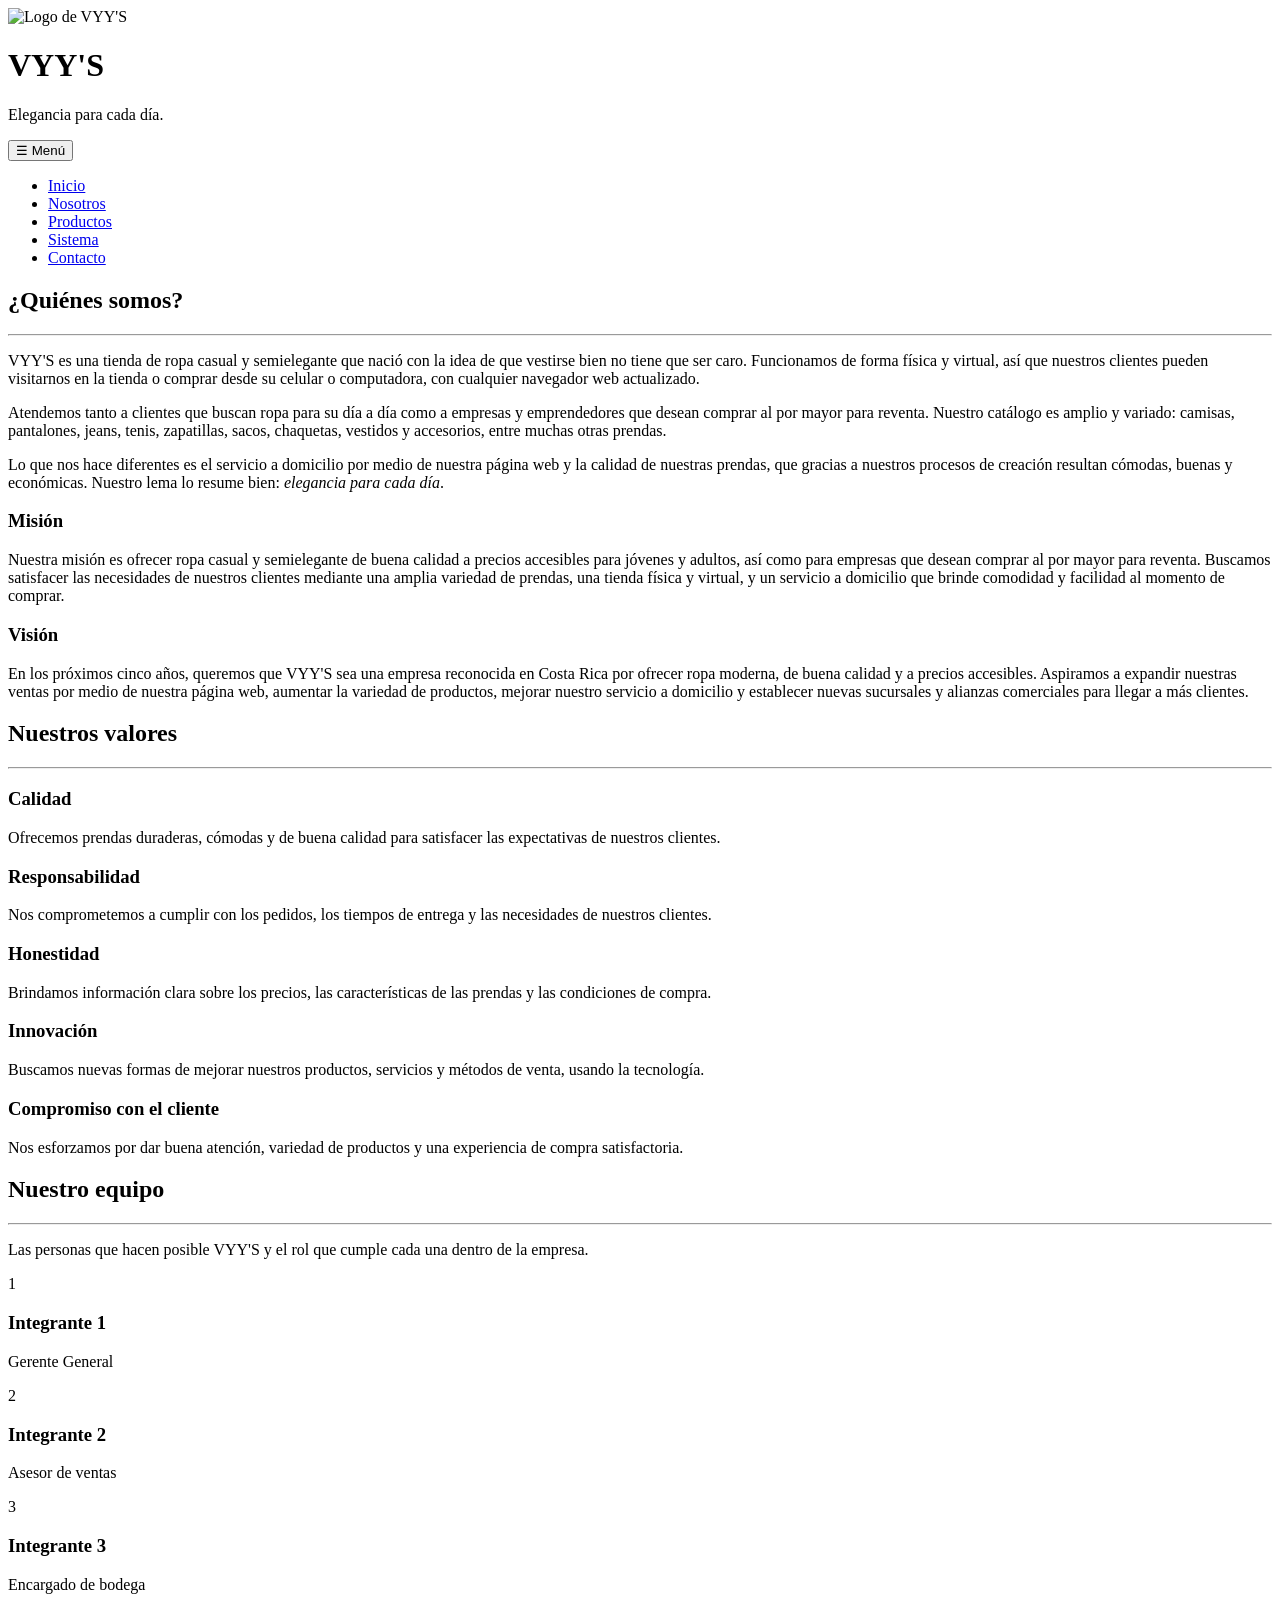
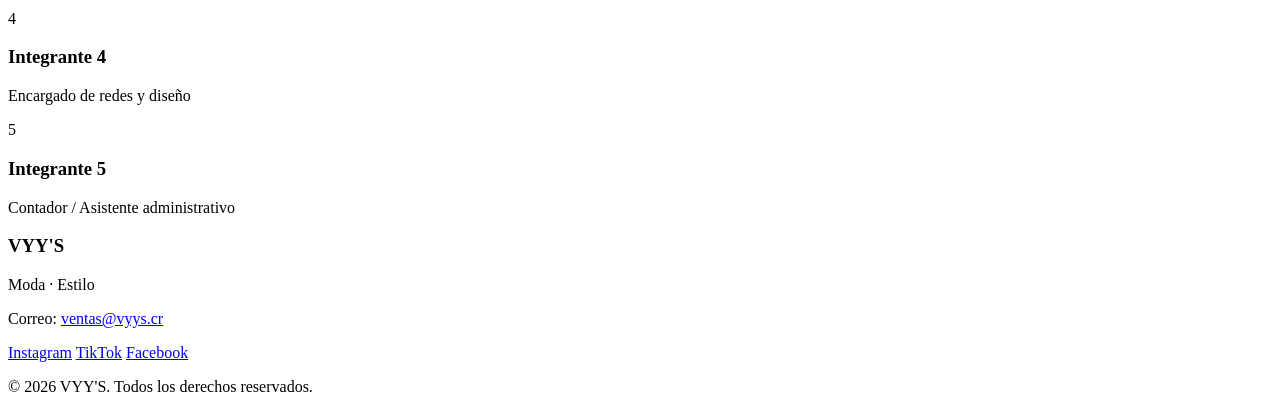
==== nosotros.html @ 47bb6b49 "Creación estructura HTML" ====
<!DOCTYPE html>
<html lang="es">
<head>
    <meta charset="UTF-8">
    <meta name="viewport" content="width=device-width, initial-scale=1.0">
    <meta name="description" content="VYY'S - Tienda de ropa casual y semielegante en Costa Rica.">
    <title>Nosotros | VYY'S</title>
    <link rel="preconnect" href="https://fonts.googleapis.com">
    <link href="https://fonts.googleapis.com/css2?family=Montserrat:wght@400;500;600&family=Playfair+Display:ital,wght@0,700;1,400&display=swap" rel="stylesheet">
    <link rel="icon" href="img/logo.png">
    <link rel="stylesheet" href="css/estilos.css">
</head>
<body>

    <header>
        <div class="marca">
            <img src="img/logo.png" alt="Logo de VYY'S">
            <div>
                <h1>VYY'S</h1>
                <p>Elegancia para cada día.</p>
            </div>
        </div>
    </header>

    <nav>
        <button class="btn-menu" id="btnMenu" type="button">☰ Menú</button>
        <ul id="listaMenu">
                <li><a href="index.html">Inicio</a></li>
                <li><a href="nosotros.html" class="activo">Nosotros</a></li>
                <li><a href="productos.html">Productos</a></li>
                <li><a href="sistema.html">Sistema</a></li>
                <li><a href="contacto.html">Contacto</a></li>
        </ul>
    </nav>

    <main>
        <section class="contenedor">
            <h2>¿Quiénes somos?</h2>
            <hr class="linea-dorada">
            <div class="bloque-texto">
                <p>VYY'S es una tienda de ropa casual y semielegante que nació con la idea de que vestirse bien no tiene que ser caro. Funcionamos de forma física y virtual, así que nuestros clientes pueden visitarnos en la tienda o comprar desde su celular o computadora, con cualquier navegador web actualizado.</p>
                <p>Atendemos tanto a clientes que buscan ropa para su día a día como a empresas y emprendedores que desean comprar al por mayor para reventa. Nuestro catálogo es amplio y variado: camisas, pantalones, jeans, tenis, zapatillas, sacos, chaquetas, vestidos y accesorios, entre muchas otras prendas.</p>
                <p>Lo que nos hace diferentes es el servicio a domicilio por medio de nuestra página web y la calidad de nuestras prendas, que gracias a nuestros procesos de creación resultan cómodas, buenas y económicas. Nuestro lema lo resume bien: <em>elegancia para cada día</em>.</p>
            </div>
        </section>

        <section class="contenedor" style="padding-top:0">
            <div class="dos-columnas">
                <div class="caja-mv">
                    <h3>Misión</h3>
                    <p>Nuestra misión es ofrecer ropa casual y semielegante de buena calidad a precios accesibles para jóvenes y adultos, así como para empresas que desean comprar al por mayor para reventa. Buscamos satisfacer las necesidades de nuestros clientes mediante una amplia variedad de prendas, una tienda física y virtual, y un servicio a domicilio que brinde comodidad y facilidad al momento de comprar.</p>
                </div>
                <div class="caja-mv">
                    <h3>Visión</h3>
                    <p>En los próximos cinco años, queremos que VYY'S sea una empresa reconocida en Costa Rica por ofrecer ropa moderna, de buena calidad y a precios accesibles. Aspiramos a expandir nuestras ventas por medio de nuestra página web, aumentar la variedad de productos, mejorar nuestro servicio a domicilio y establecer nuevas sucursales y alianzas comerciales para llegar a más clientes.</p>
                </div>
            </div>
        </section>

        <section class="fondo-rosa">
            <div class="contenedor">
                <h2>Nuestros valores</h2>
                <hr class="linea-dorada">
                <div class="valores">
                <div class="valor">
                    <h3>Calidad</h3>
                    <p>Ofrecemos prendas duraderas, cómodas y de buena calidad para satisfacer las expectativas de nuestros clientes.</p>
                </div>
                <div class="valor">
                    <h3>Responsabilidad</h3>
                    <p>Nos comprometemos a cumplir con los pedidos, los tiempos de entrega y las necesidades de nuestros clientes.</p>
                </div>
                <div class="valor">
                    <h3>Honestidad</h3>
                    <p>Brindamos información clara sobre los precios, las características de las prendas y las condiciones de compra.</p>
                </div>
                <div class="valor">
                    <h3>Innovación</h3>
                    <p>Buscamos nuevas formas de mejorar nuestros productos, servicios y métodos de venta, usando la tecnología.</p>
                </div>
                <div class="valor">
                    <h3>Compromiso con el cliente</h3>
                    <p>Nos esforzamos por dar buena atención, variedad de productos y una experiencia de compra satisfactoria.</p>
                </div>
                </div>
            </div>
        </section>

        <section class="contenedor">
            <h2>Nuestro equipo</h2>
            <hr class="linea-dorada">
            <p class="subtitulo">Las personas que hacen posible VYY'S y el rol que cumple cada una dentro de la empresa.</p>
            <div class="equipo">
                <div class="integrante">
                    <div class="avatar">1</div>
                    <h3>Integrante 1</h3>
                    <p class="rol">Gerente General</p>
                </div>
                <div class="integrante">
                    <div class="avatar">2</div>
                    <h3>Integrante 2</h3>
                    <p class="rol">Asesor de ventas</p>
                </div>
                <div class="integrante">
                    <div class="avatar">3</div>
                    <h3>Integrante 3</h3>
                    <p class="rol">Encargado de bodega</p>
                </div>
                <div class="integrante">
                    <div class="avatar">4</div>
                    <h3>Integrante 4</h3>
                    <p class="rol">Encargado de redes y diseño</p>
                </div>
                <div class="integrante">
                    <div class="avatar">5</div>
                    <h3>Integrante 5</h3>
                    <p class="rol">Contador / Asistente administrativo</p>
                </div>
            </div>
        </section>
    </main>

    <footer>
        <h3>VYY'S</h3>
        <p>Moda · Estilo</p>
        <p>Correo: <a href="mailto:ventas@vyys.cr">ventas@vyys.cr</a></p>
        <div class="redes">
            <a href="https://www.instagram.com/" target="_blank" rel="noopener">Instagram</a>
            <a href="https://www.tiktok.com/" target="_blank" rel="noopener">TikTok</a>
            <a href="https://www.facebook.com/" target="_blank" rel="noopener">Facebook</a>
        </div>
        <p class="copy">&copy; <span id="anio">2026</span> VYY'S. Todos los derechos reservados.</p>
    </footer>

    <script src="js/script.js"></script>
</body>
</html>
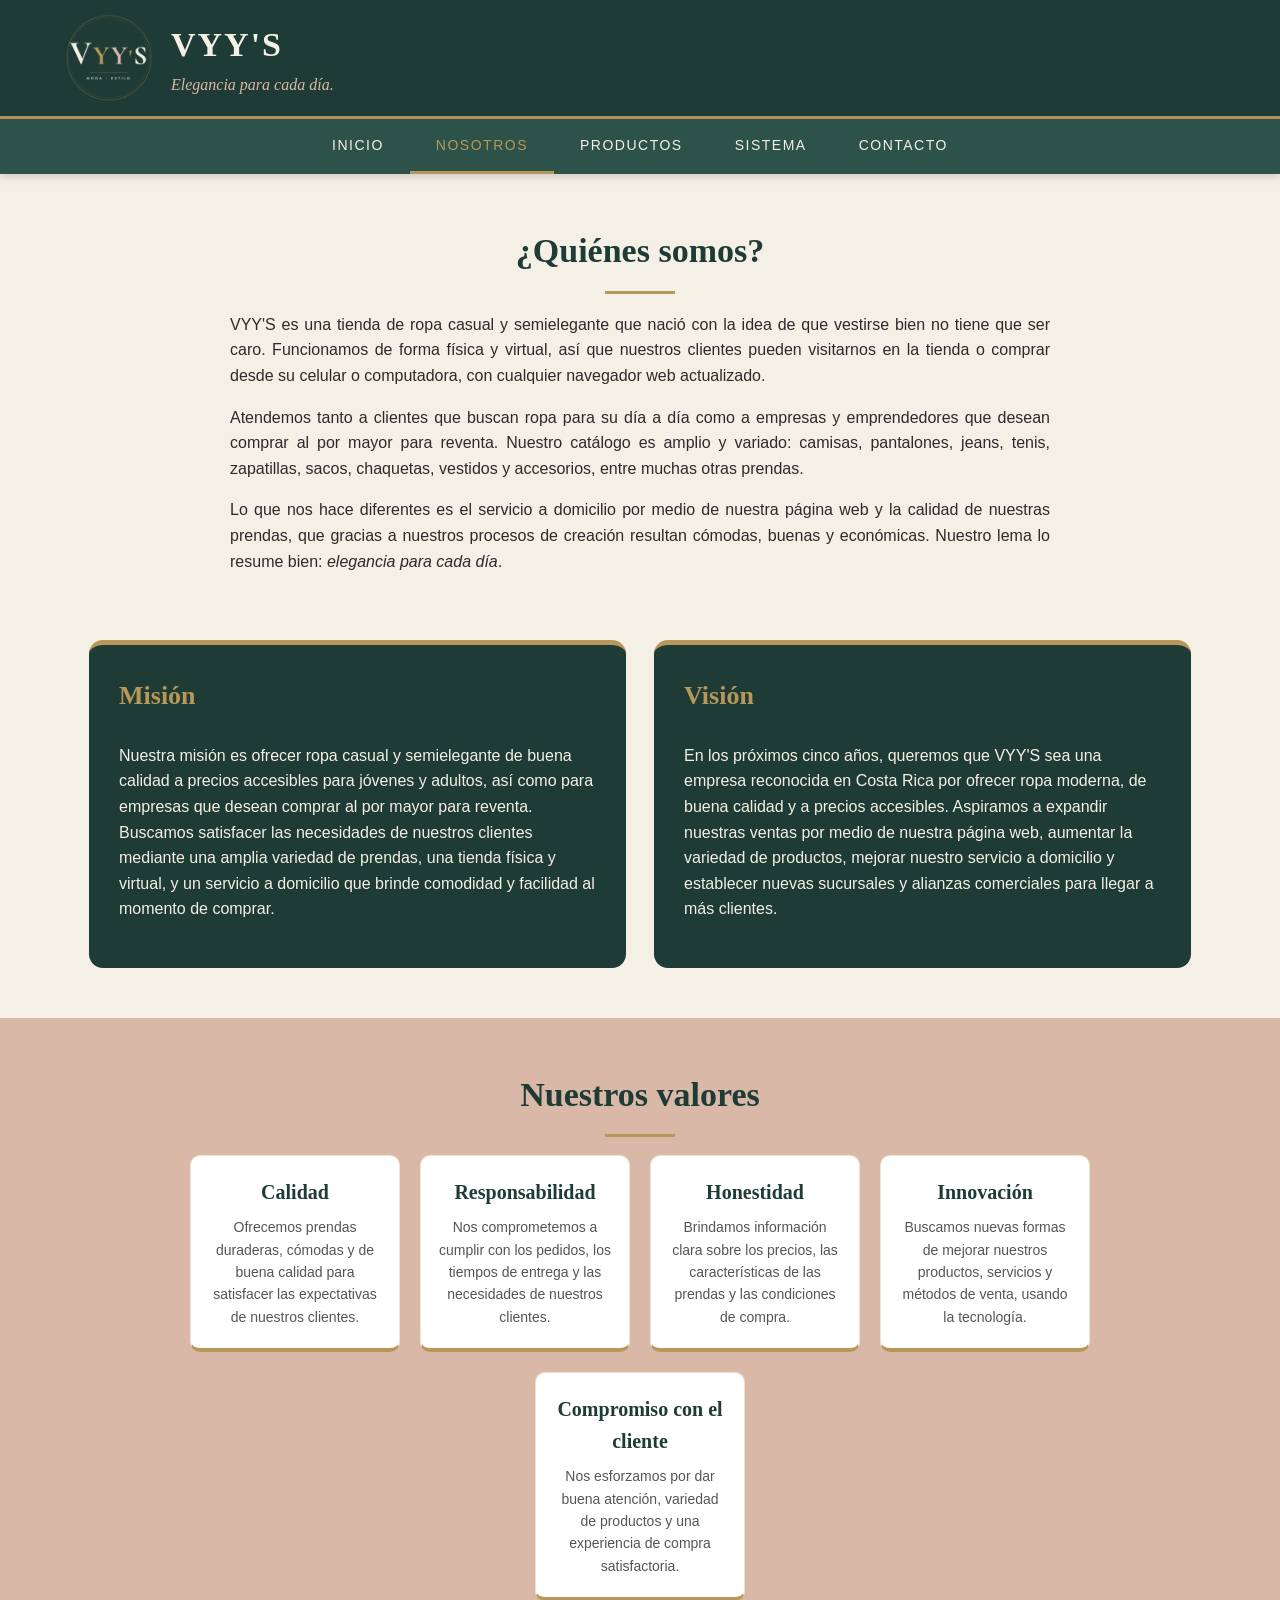
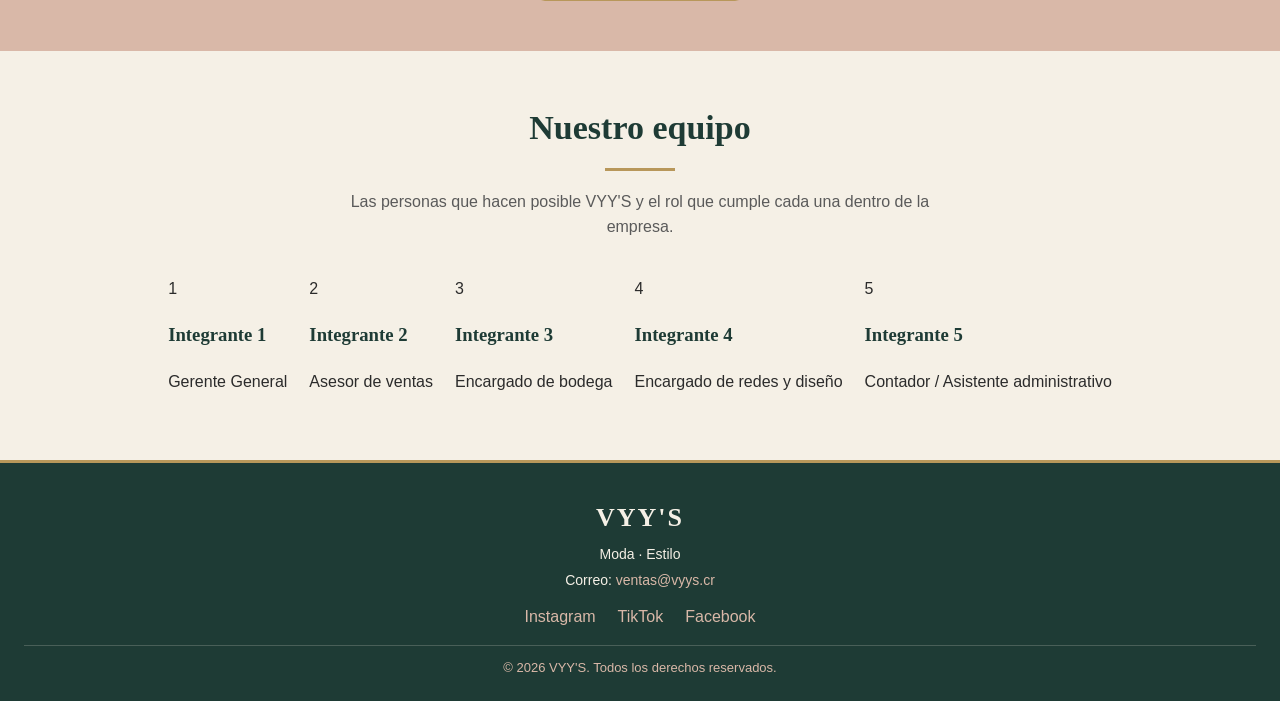
==== commit 1085169f: "Actualizados los integrantes del equipo" ====
--- a/nosotros.html
+++ b/nosotros.html
@@ -91,27 +91,27 @@
             <hr class="linea-dorada">
             <p class="subtitulo">Las personas que hacen posible VYY'S y el rol que cumple cada una dentro de la empresa.</p>
             <div class="equipo">
-                <div class="integrante">
+                <div class="Yohel Garita">
                     <div class="avatar">1</div>
                     <h3>Integrante 1</h3>
                     <p class="rol">Gerente General</p>
                 </div>
-                <div class="integrante">
+                <div class="Yulissa miranda">
                     <div class="avatar">2</div>
                     <h3>Integrante 2</h3>
                     <p class="rol">Asesor de ventas</p>
                 </div>
-                <div class="integrante">
+                <div class="manuelito vargas">
                     <div class="avatar">3</div>
                     <h3>Integrante 3</h3>
                     <p class="rol">Encargado de bodega</p>
                 </div>
-                <div class="integrante">
+                <div class="Valeska Guevara">
                     <div class="avatar">4</div>
                     <h3>Integrante 4</h3>
                     <p class="rol">Encargado de redes y diseño</p>
                 </div>
-                <div class="integrante">
+                <div class="Valeska Guevara">
                     <div class="avatar">5</div>
                     <h3>Integrante 5</h3>
                     <p class="rol">Contador / Asistente administrativo</p>
--- a/css/estilos.css
+++ b/css/estilos.css
@@ -0,0 +1,942 @@
+/* =========================================
+   VYY'S - Hoja de estilos principal
+   Colores corporativos (tomados del logo):
+   verde  #1e3b35  | crema #f5f0e6
+   dorado #b8975a  | rosa  #d9b8a8
+   ========================================= */
+
+:root {
+    --verde: #1e3b35;
+    --verde-claro: #2d5249;
+    --crema: #f5f0e6;
+    --crema-oscuro: #ebe3d3;
+    --dorado: #b8975a;
+    --rosa: #d9b8a8;
+    --texto: #2b2b2b;
+}
+
+* {
+    box-sizing: border-box;
+}
+
+body {
+    margin: 0;
+    font-family: "Montserrat", Arial, sans-serif;
+    font-size: 16px;
+    line-height: 1.6;
+    background-color: var(--crema);
+    color: var(--texto);
+}
+
+img {
+    max-width: 100%;
+    display: block;
+}
+
+/* ---------- Encabezado ---------- */
+header {
+    background-color: var(--verde);
+    color: var(--crema);
+    padding: 14px 40px;
+    border-bottom: 3px solid var(--dorado);
+}
+
+.marca {
+    display: flex;
+    align-items: center;
+    gap: 18px;
+    max-width: 1150px;
+    margin: 0 auto;
+}
+
+.marca img {
+    width: 88px;
+    height: 88px;
+    border-radius: 50%;
+}
+
+.marca h1 {
+    margin: 0;
+    font-family: "Playfair Display", Georgia, serif;
+    font-size: 34px;
+    font-weight: 700;
+    letter-spacing: 2px;
+    color: var(--crema);
+}
+
+.marca p {
+    margin: 0;
+    font-family: "Playfair Display", Georgia, serif;
+    font-style: italic;
+    font-size: 16px;
+    color: var(--rosa);
+}
+
+/* ---------- Menú ---------- */
+nav {
+    background-color: var(--verde-claro);
+    position: sticky;
+    top: 0;
+    z-index: 10;
+    box-shadow: 0 3px 8px rgba(0, 0, 0, 0.15);
+}
+
+nav ul {
+    list-style: none;
+    margin: 0 auto;
+    padding: 0;
+    max-width: 1150px;
+    display: flex;
+    justify-content: center;
+}
+
+nav a {
+    display: block;
+    padding: 15px 26px;
+    color: var(--crema);
+    text-decoration: none;
+    font-size: 14px;
+    font-weight: 500;
+    letter-spacing: 1.5px;
+    text-transform: uppercase;
+    border-bottom: 3px solid transparent;
+    transition: background-color 0.25s, border-color 0.25s;
+}
+
+nav a:hover {
+    background-color: var(--verde);
+    border-bottom-color: var(--dorado);
+}
+
+nav a.activo {
+    border-bottom-color: var(--dorado);
+    color: var(--dorado);
+}
+
+.btn-menu {
+    display: none;
+    width: 100%;
+    background-color: var(--verde-claro);
+    color: var(--crema);
+    border: none;
+    padding: 14px;
+    font-size: 15px;
+    letter-spacing: 1px;
+    cursor: pointer;
+    font-family: inherit;
+}
+
+/* ---------- Contenido general ---------- */
+main {
+    min-height: 60vh;
+}
+
+.contenedor {
+    max-width: 1150px;
+    margin: 0 auto;
+    padding: 50px 24px;
+}
+
+h2,
+h3 {
+    font-family: "Playfair Display", Georgia, serif;
+    color: var(--verde);
+    font-weight: 700;
+}
+
+h2 {
+    font-size: 34px;
+    margin: 0 0 12px;
+    text-align: center;
+}
+
+.subtitulo {
+    text-align: center;
+    max-width: 640px;
+    margin: 0 auto 36px;
+    color: #5a5a5a;
+}
+
+.linea-dorada {
+    width: 70px;
+    height: 3px;
+    background-color: var(--dorado);
+    margin: 0 auto 18px;
+    border: none;
+}
+
+/* ---------- Botones ---------- */
+.boton,
+button {
+    display: inline-block;
+    background-color: var(--verde);
+    color: var(--crema);
+    border: 2px solid var(--verde);
+    border-radius: 30px;
+    padding: 10px 26px;
+    font-family: inherit;
+    font-size: 14px;
+    font-weight: 600;
+    letter-spacing: 1px;
+    text-decoration: none;
+    cursor: pointer;
+    transition: transform 0.2s, background-color 0.2s, color 0.2s;
+}
+
+.boton:hover,
+button:hover {
+    transform: scale(1.05);
+    background-color: var(--dorado);
+    border-color: var(--dorado);
+    color: #fff;
+}
+
+.boton-claro {
+    background-color: transparent;
+    color: var(--crema);
+    border-color: var(--crema);
+}
+
+/* ---------- Sección principal (inicio) ---------- */
+.hero {
+    background-color: var(--verde);
+    color: var(--crema);
+}
+
+.hero-contenido {
+    max-width: 1150px;
+    margin: 0 auto;
+    padding: 50px 24px;
+    display: flex;
+    align-items: center;
+    gap: 40px;
+}
+
+.hero-texto {
+    flex: 1;
+}
+
+.hero-texto .etiqueta {
+    color: var(--dorado);
+    letter-spacing: 3px;
+    font-size: 13px;
+    text-transform: uppercase;
+    margin: 0 0 8px;
+}
+
+.hero-texto h2 {
+    color: var(--crema);
+    text-align: left;
+    font-size: 46px;
+    line-height: 1.15;
+    margin-bottom: 18px;
+}
+
+.hero-texto p {
+    margin: 0 0 22px;
+}
+
+.hero-imagen {
+    flex: 1;
+}
+
+.hero-imagen img {
+    border-radius: 16px;
+    border: 2px solid var(--dorado);
+}
+
+.saludo-caja {
+    background-color: rgba(245, 240, 230, 0.1);
+    border: 1px solid var(--dorado);
+    border-radius: 12px;
+    padding: 16px 18px;
+    margin-bottom: 24px;
+}
+
+.saludo-caja label {
+    display: block;
+    font-size: 14px;
+    margin-bottom: 8px;
+    color: var(--rosa);
+}
+
+.saludo-caja input {
+    width: 55%;
+    margin-right: 6px;
+    margin-bottom: 8px;
+}
+
+#mensajeSaludo {
+    margin: 8px 0 0;
+    font-family: "Playfair Display", Georgia, serif;
+    font-size: 20px;
+    color: var(--crema);
+}
+
+/* ---------- Tarjetas y productos ---------- */
+.tarjetas,
+.productos {
+    display: flex;
+    flex-wrap: wrap;
+    gap: 26px;
+    justify-content: center;
+}
+
+.tarjeta,
+.producto {
+    background-color: #fff;
+    border: 1px solid var(--crema-oscuro);
+    border-radius: 14px;
+    overflow: hidden;
+    width: 340px;
+    display: flex;
+    flex-direction: column;
+    box-shadow: 0 4px 14px rgba(30, 59, 53, 0.08);
+    transition: transform 0.3s, box-shadow 0.3s;
+}
+
+.producto {
+    width: 255px;
+}
+
+.tarjeta:hover,
+.producto:hover {
+    transform: translateY(-6px);
+    box-shadow: 0 10px 24px rgba(30, 59, 53, 0.18);
+}
+
+.tarjeta img,
+.producto img {
+    width: 100%;
+    aspect-ratio: 1 / 1;
+    object-fit: cover;
+}
+
+.tarjeta-info,
+.producto-info {
+    padding: 18px 20px 22px;
+    display: flex;
+    flex-direction: column;
+    flex: 1;
+}
+
+.tarjeta h3,
+.producto h3 {
+    margin: 0 0 6px;
+    font-size: 21px;
+}
+
+.tarjeta p,
+.producto p {
+    margin: 0 0 14px;
+    font-size: 14.5px;
+    color: #555;
+}
+
+.tarjeta .boton,
+.producto button {
+    margin-top: auto;
+    align-self: flex-start;
+}
+
+.producto .precio {
+    font-family: "Playfair Display", Georgia, serif;
+    font-size: 22px;
+    font-weight: 700;
+    color: var(--dorado);
+    margin: 0 0 14px;
+}
+
+/* ---------- Ventajas ---------- */
+.fondo-rosa {
+    background-color: var(--rosa);
+}
+
+.ventajas {
+    display: flex;
+    gap: 30px;
+    flex-wrap: wrap;
+    justify-content: center;
+}
+
+.ventaja {
+    flex: 1;
+    min-width: 230px;
+    text-align: center;
+    padding: 10px 14px;
+}
+
+.ventaja .icono {
+    font-family: "Playfair Display", Georgia, serif;
+    font-size: 40px;
+    color: var(--verde);
+    line-height: 1;
+}
+
+.ventaja h3 {
+    margin: 8px 0 6px;
+    font-size: 20px;
+}
+
+.ventaja p {
+    margin: 0;
+    font-size: 14.5px;
+}
+
+/* ---------- Nosotros ---------- */
+.bloque-texto {
+    max-width: 820px;
+    margin: 0 auto;
+    text-align: justify;
+}
+
+.dos-columnas {
+    display: flex;
+    gap: 28px;
+    flex-wrap: wrap;
+}
+
+.caja-mv {
+    flex: 1;
+    min-width: 280px;
+    background-color: var(--verde);
+    color: var(--crema);
+    border-radius: 14px;
+    padding: 30px;
+    border-top: 5px solid var(--dorado);
+}
+
+.caja-mv h3 {
+    color: var(--dorado);
+    margin-top: 0;
+    font-size: 26px;
+}
+
+.valores {
+    display: flex;
+    flex-wrap: wrap;
+    gap: 20px;
+    justify-content: center;
+}
+
+.valor {
+    width: 210px;
+    background-color: #fff;
+    border: 1px solid var(--crema-oscuro);
+    border-bottom: 4px solid var(--dorado);
+    border-radius: 10px;
+    padding: 20px 16px;
+    text-align: center;
+}
+
+.valor h3 {
+    margin: 0 0 8px;
+    font-size: 20px;
+}
+
+.valor p {
+    margin: 0;
+    font-size: 14px;
+    color: #555;
+}
+
+.equipo {
+    display: flex;
+    flex-wrap: wrap;
+    gap: 22px;
+    justify-content: center;
+}
+
+.integrante {
+    width: 200px;
+    text-align: center;
+    background-color: #fff;
+    border-radius: 12px;
+    padding: 22px 14px;
+    border: 1px solid var(--crema-oscuro);
+}
+
+.integrante .avatar {
+    width: 74px;
+    height: 74px;
+    margin: 0 auto 12px;
+    border-radius: 50%;
+    background-color: var(--rosa);
+    color: var(--verde);
+    border: 3px solid var(--dorado);
+    font-family: "Playfair Display", Georgia, serif;
+    font-size: 30px;
+    display: flex;
+    align-items: center;
+    justify-content: center;
+}
+
+.integrante h3 {
+    margin: 0 0 2px;
+    font-size: 18px;
+}
+
+.integrante p {
+    margin: 0;
+    font-size: 13.5px;
+    color: #666;
+}
+
+.integrante .rol {
+    color: var(--dorado);
+    font-weight: 600;
+    font-size: 13px;
+    letter-spacing: 0.5px;
+}
+
+/* ---------- Filtros y calculadora (productos) ---------- */
+.filtros {
+    display: flex;
+    gap: 10px;
+    justify-content: center;
+    flex-wrap: wrap;
+    margin-bottom: 30px;
+}
+
+.filtros button {
+    background-color: transparent;
+    color: var(--verde);
+    padding: 8px 20px;
+}
+
+.filtros button.activo {
+    background-color: var(--verde);
+    color: var(--crema);
+}
+
+.calculadora {
+    background-color: var(--verde);
+    color: var(--crema);
+    border-radius: 16px;
+    padding: 36px;
+    max-width: 780px;
+    margin: 0 auto;
+    border: 2px solid var(--dorado);
+}
+
+.calculadora h2 {
+    color: var(--crema);
+}
+
+.calculadora .fila {
+    display: flex;
+    gap: 20px;
+    flex-wrap: wrap;
+    margin-bottom: 18px;
+}
+
+.calculadora .campo {
+    flex: 1;
+    min-width: 200px;
+}
+
+.calculadora button {
+    background-color: var(--dorado);
+    border-color: var(--dorado);
+    color: #fff;
+}
+
+.calculadora button:hover {
+    background-color: var(--rosa);
+    border-color: var(--rosa);
+    color: var(--verde);
+}
+
+.calculadora label {
+    color: var(--rosa);
+}
+
+.resultado {
+    background-color: var(--crema);
+    color: var(--verde);
+    border-radius: 10px;
+    padding: 16px 20px;
+    margin-top: 20px;
+    line-height: 1.9;
+}
+
+.resultado .total {
+    font-family: "Playfair Display", Georgia, serif;
+    font-size: 24px;
+    font-weight: 700;
+    border-top: 1px solid var(--dorado);
+    margin-top: 6px;
+    padding-top: 6px;
+}
+
+.aviso-carrito {
+    text-align: center;
+    margin-bottom: 24px;
+    font-weight: 600;
+    color: var(--verde);
+}
+
+/* ---------- Formularios ---------- */
+label {
+    display: block;
+    font-size: 14px;
+    font-weight: 600;
+    margin: 14px 0 5px;
+}
+
+input,
+select,
+textarea {
+    width: 100%;
+    padding: 11px 14px;
+    font-family: inherit;
+    font-size: 15px;
+    border: 1.5px solid #cfc6b2;
+    border-radius: 8px;
+    background-color: #fff;
+    color: var(--texto);
+}
+
+input:focus,
+select:focus,
+textarea:focus {
+    outline: none;
+    border-color: var(--dorado);
+    box-shadow: 0 0 0 3px rgba(184, 151, 90, 0.25);
+}
+
+textarea {
+    min-height: 130px;
+    resize: vertical;
+}
+
+.error {
+    border-color: #b3382c;
+}
+
+.msg-error {
+    color: #b3382c;
+    font-size: 13px;
+    margin: 4px 0 0;
+    min-height: 0;
+}
+
+.contacto-grid {
+    display: flex;
+    gap: 36px;
+    flex-wrap: wrap;
+    align-items: flex-start;
+}
+
+#formContacto {
+    flex: 2;
+    min-width: 300px;
+    background-color: #fff;
+    padding: 12px 30px 30px;
+    border-radius: 14px;
+    border: 1px solid var(--crema-oscuro);
+    box-shadow: 0 4px 14px rgba(30, 59, 53, 0.08);
+}
+
+.fila-doble {
+    display: flex;
+    gap: 18px;
+}
+
+.fila-doble > div {
+    flex: 1;
+}
+
+#formContacto button {
+    margin-top: 22px;
+}
+
+.exito {
+    margin-top: 18px;
+    padding: 14px 18px;
+    border-radius: 8px;
+    background-color: #e3efe4;
+    border-left: 5px solid var(--verde-claro);
+    color: var(--verde);
+    font-weight: 600;
+}
+
+.info-empresa {
+    flex: 1;
+    min-width: 260px;
+    background-color: var(--verde);
+    color: var(--crema);
+    border-radius: 14px;
+    padding: 30px;
+    border-top: 5px solid var(--dorado);
+}
+
+.info-empresa h3 {
+    color: var(--dorado);
+    margin-top: 0;
+}
+
+.info-empresa p {
+    margin: 0 0 14px;
+}
+
+.info-empresa strong {
+    color: var(--rosa);
+    display: block;
+    font-size: 13px;
+    letter-spacing: 1px;
+    text-transform: uppercase;
+}
+
+/* ---------- Sistema ---------- */
+.ficha {
+    display: flex;
+    gap: 24px;
+    flex-wrap: wrap;
+    margin-bottom: 40px;
+}
+
+.ficha > div {
+    flex: 1;
+    min-width: 280px;
+    background-color: #fff;
+    border-radius: 12px;
+    border-left: 5px solid var(--dorado);
+    padding: 22px 26px;
+    box-shadow: 0 4px 14px rgba(30, 59, 53, 0.08);
+}
+
+.ficha h3 {
+    margin-top: 0;
+    font-size: 22px;
+}
+
+.ficha p {
+    margin: 0;
+}
+
+.lista-funciones {
+    list-style: none;
+    padding: 0;
+    margin: 0;
+    display: flex;
+    flex-wrap: wrap;
+    gap: 16px;
+}
+
+.lista-funciones li {
+    flex: 1 1 300px;
+    background-color: #fff;
+    border-radius: 10px;
+    padding: 16px 20px;
+    border: 1px solid var(--crema-oscuro);
+}
+
+.lista-funciones li::before {
+    content: "✓ ";
+    color: var(--dorado);
+    font-weight: 700;
+}
+
+.lista-funciones strong {
+    color: var(--verde);
+}
+
+.usuarios {
+    display: flex;
+    gap: 12px;
+    flex-wrap: wrap;
+}
+
+.usuarios span {
+    background-color: var(--verde);
+    color: var(--crema);
+    padding: 6px 16px;
+    border-radius: 20px;
+    font-size: 14px;
+}
+
+.capturas {
+    display: flex;
+    gap: 22px;
+    flex-wrap: wrap;
+    justify-content: center;
+}
+
+.capturas figure {
+    margin: 0;
+    flex: 1 1 320px;
+    max-width: 360px;
+}
+
+.capturas img {
+    border-radius: 10px;
+    border: 2px solid var(--verde);
+}
+
+.capturas figcaption {
+    text-align: center;
+    font-size: 14px;
+    margin-top: 8px;
+    color: #555;
+}
+
+/* ---------- Pie de página ---------- */
+footer {
+    background-color: var(--verde);
+    color: var(--crema);
+    border-top: 3px solid var(--dorado);
+    padding: 34px 24px 18px;
+    text-align: center;
+}
+
+footer h3 {
+    color: var(--crema);
+    margin: 0 0 4px;
+    font-size: 26px;
+    letter-spacing: 2px;
+}
+
+footer p {
+    margin: 4px 0;
+    font-size: 14px;
+}
+
+footer a {
+    color: var(--rosa);
+    text-decoration: none;
+}
+
+footer a:hover {
+    color: var(--dorado);
+    text-decoration: underline;
+}
+
+.redes {
+    margin: 12px 0;
+    display: flex;
+    gap: 22px;
+    justify-content: center;
+}
+
+.copy {
+    border-top: 1px solid rgba(245, 240, 230, 0.2);
+    margin-top: 16px;
+    padding-top: 12px;
+    font-size: 13px;
+    color: var(--rosa);
+}
+
+/* ---------- Diseño responsivo ---------- */
+@media (max-width: 900px) {
+    .hero-contenido {
+        flex-direction: column;
+    }
+
+    .hero-texto h2 {
+        font-size: 36px;
+    }
+
+    .hero-imagen {
+        flex: none;
+        width: 100%;
+    }
+}
+
+@media (max-width: 768px) {
+    header {
+        padding: 12px 18px;
+    }
+
+    .marca img {
+        width: 60px;
+        height: 60px;
+    }
+
+    .marca h1 {
+        font-size: 26px;
+    }
+
+    .marca p {
+        font-size: 14px;
+    }
+
+    .btn-menu {
+        display: block;
+        border-radius: 0;
+    }
+
+    .btn-menu:hover {
+        transform: none;
+        background-color: var(--verde);
+    }
+
+    nav ul {
+        display: none;
+        flex-direction: column;
+    }
+
+    nav ul.abierto {
+        display: flex;
+    }
+
+    nav a {
+        padding: 13px 24px;
+        border-bottom: 1px solid rgba(245, 240, 230, 0.12);
+    }
+
+    h2 {
+        font-size: 28px;
+    }
+
+    .contenedor {
+        padding: 36px 16px;
+    }
+
+    .tarjetas,
+    .productos {
+        flex-direction: column;
+        align-items: center;
+    }
+
+    .tarjeta,
+    .producto {
+        width: 100%;
+        max-width: 380px;
+    }
+
+    .fila-doble {
+        flex-direction: column;
+        gap: 0;
+    }
+
+    .saludo-caja input {
+        width: 100%;
+    }
+
+    .calculadora {
+        padding: 24px 18px;
+    }
+
+    #formContacto {
+        padding: 6px 18px 24px;
+    }
+}
+
+/* ---------- Catálogo: conteo y botón "Ver más" ---------- */
+.conteo {
+    text-align: center;
+    margin: -10px 0 24px;
+    font-size: 14px;
+    color: #666;
+}
+
+.ver-mas {
+    text-align: center;
+    margin-top: 36px;
+}
+
+.filtros button {
+    padding: 8px 18px;
+    font-size: 13px;
+}
